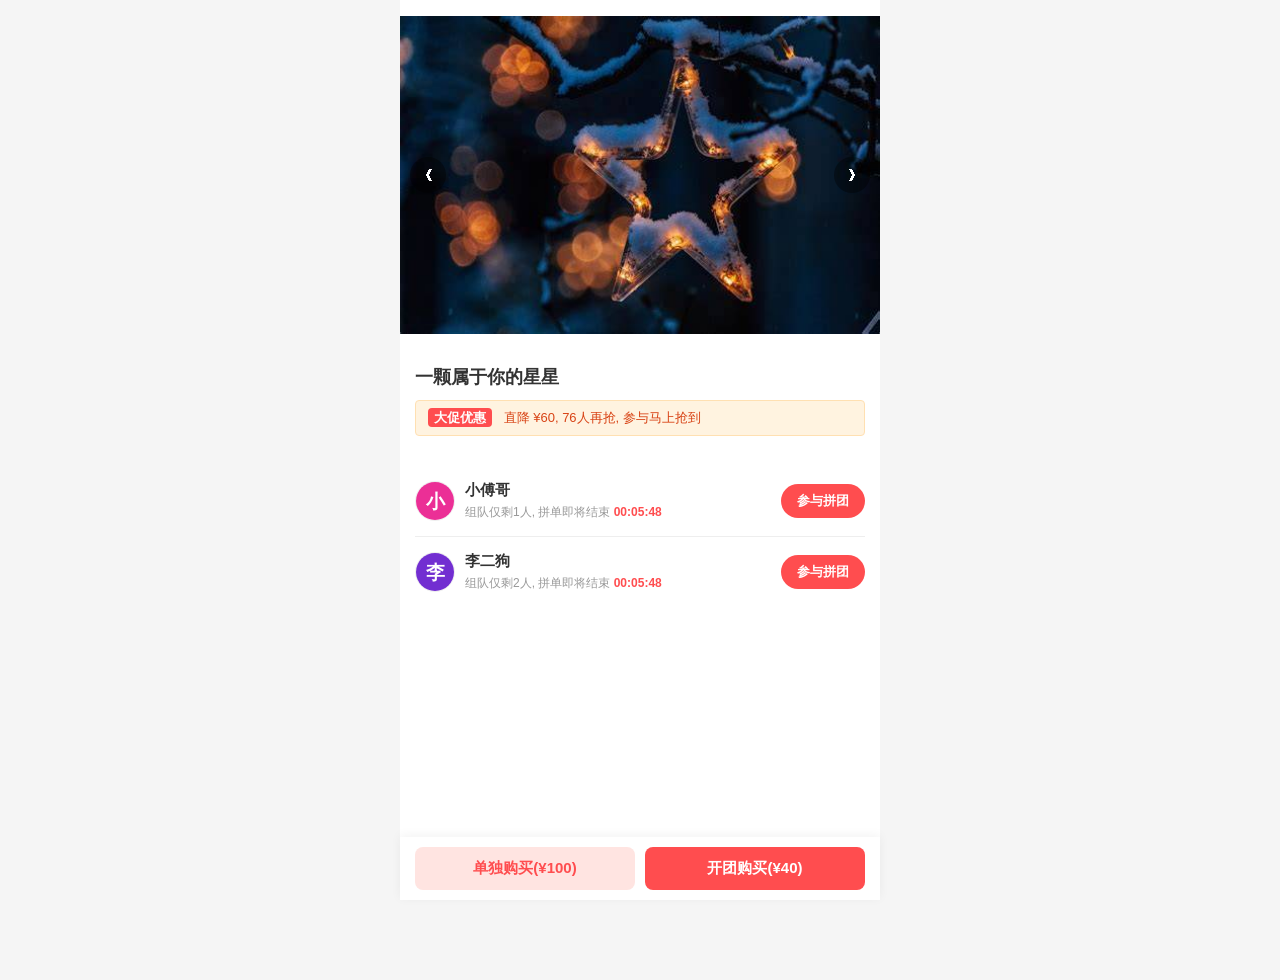
==== docs/dev-ops/nginx/html/index.html @ f13fef2a "支付回调结束" ====
<!DOCTYPE html>
<html lang="zh-CN">
<head>
    <meta charset="UTF-8">
    <meta name="viewport" content="width=device-width, initial-scale=1.0, maximum-scale=1.0, user-scalable=no">
    <title>手写MyBatis - 拼团</title>
    <link rel="stylesheet" href="CSS/index.css">
</head>
<body>

<div class="container">
    <div class="user-avatar-container" id="userAvatar">
        <img src="" id="topAvatarImg" alt="用户头像">
    </div>

    <div class="carousel" id="carousel">
        <div class="slides" id="slides">
            <img src="images/sku1.png" class="slide" alt="商品图1">
            <img src="images/sku2.png" class="slide" alt="商品图2">
            <img src="images/sku3.png" class="slide" alt="商品图3">
        </div>
        <button class="carousel-btn prev" id="btnPrev">&#10094;</button>
        <button class="carousel-btn next" id="btnNext">&#10095;</button>
    </div>

    <div class="product-info">
        <h2 class="product-title">一颗属于你的星星</h2>
        <div class="discount-banner">
            <span>大促优惠</span> 直降 ¥60, 76人再抢, 参与马上抢到
        </div>
    </div>

    <div class="group-buy-list">
        <div class="group-item">
            <div class="user-info">
                <img class="avatar dynamic-avatar" data-name="小傅哥" alt="小傅哥">
                <div class="user-details">
                    <h4>小傅哥</h4>
                    <p>组队仅剩1人, 拼单即将结束 <span class="time timer-display">00:05:49</span></p>
                </div>
            </div>
            <button class="join-btn buy-btn" data-amount="40">参与拼团</button>
        </div>

        <div class="group-item">
            <div class="user-info">
                <img class="avatar dynamic-avatar" data-name="李二狗" alt="李二狗">
                <div class="user-details">
                    <h4>李二狗</h4>
                    <p>组队仅剩2人, 拼单即将结束 <span class="time timer-display">00:05:49</span></p>
                </div>
            </div>
            <button class="join-btn buy-btn" data-amount="40">参与拼团</button>
        </div>
    </div>

    <div class="bottom-bar">
        <button class="btn-buy-alone buy-btn" data-amount="100">单独购买(¥100)</button>
        <button class="btn-buy-group buy-btn" data-amount="40">开团购买(¥40)</button>
    </div>
</div>

<div class="modal-overlay" id="paymentModal">
    <div class="modal-content payment-modal">
        <div class="payment-title">请扫码支付</div>
        <div class="payment-amount" id="payAmountText">支付金额：¥40</div>
        <div class="qrcode-box">
            <img src="[data-uri]" alt="QR Code">
        </div>
        <div class="payment-actions">
            <button class="btn-cancel" id="btnCancelPay">取消支付</button>
            <button class="btn-confirm" id="btnConfirmPay">支付完成</button>
        </div>
    </div>
</div>

<script src="js/index.js"></script>
</body>
</html>
---- docs/dev-ops/nginx/html/CSS/index.css ----
:root {
    --primary-color: #ff4d4f;
    --secondary-color: #fca130;
    --bg-color: #f5f5f5;
    --text-main: #333;
    --text-light: #999;
}

* {
    margin: 0;
    padding: 0;
    box-sizing: border-box;
    font-family: -apple-system, BlinkMacSystemFont, 'Segoe UI', Roboto, Helvetica, Arial, sans-serif;
}

body {
    background-color: var(--bg-color);
    color: var(--text-main);
    padding-bottom: 80px;
}

.container {
    max-width: 480px;
    margin: 0 auto;
    background: #fff;
    min-height: 100vh;
    position: relative;
}

/* 顶部用户头像 */
.user-avatar-container {
    position: absolute;
    top: 15px;
    right: 15px;
    z-index: 100;
    display: none;
}
.user-avatar-container img {
    width: 40px;
    height: 40px;
    border-radius: 50%;
    border: 2px solid #fff;
    box-shadow: 0 2px 6px rgba(0,0,0,0.2);
    object-fit: cover;
    background-color: #eee;
}

/* 轮播图模块 */
.carousel {
    position: relative;
    width: 100%;
    height: 350px;
    overflow: hidden;
    background: #f0f0f0;
}
.slides {
    width: 100%;
    height: 100%;
    display: flex;
}
.slide {
    min-width: 100%;
    height: 100%;
    object-fit: contain;
    background: #fff;
}
.carousel-btn {
    position: absolute;
    top: 50%;
    transform: translateY(-50%);
    background: rgba(0, 0, 0, 0.4);
    color: white;
    border: none;
    width: 36px;
    height: 36px;
    border-radius: 50%;
    font-size: 16px;
    display: flex;
    align-items: center;
    justify-content: center;
    cursor: pointer;
    z-index: 10;
}
.carousel-btn.prev { left: 10px; }
.carousel-btn.next { right: 10px; }

/* 商品信息 */
.product-info { padding: 15px; background: #fff; }
.product-title { font-size: 18px; font-weight: bold; line-height: 1.4; margin-bottom: 10px; }
.discount-banner {
    background: #fff3e0; color: #d84315; padding: 8px 12px;
    border-radius: 4px; font-size: 13px; display: inline-block;
    border: 1px solid #ffe0b2; margin-bottom: 15px; width: 100%;
}
.discount-banner span {
    background: var(--primary-color); color: white;
    padding: 2px 6px; border-radius: 4px; margin-right: 8px; font-weight: bold;
}

/* 拼团列表 */
.group-buy-list { padding: 0 15px; background: #fff; }
.group-item { display: flex; align-items: center; justify-content: space-between; padding: 15px 0; border-bottom: 1px solid #eee; }
.group-item:last-child { border-bottom: none; }
.user-info { display: flex; align-items: center; gap: 10px; }
.user-info .avatar { width: 40px; height: 40px; border-radius: 50%; object-fit: cover; border: 1px solid #eee; }
.user-details h4 { font-size: 15px; margin-bottom: 4px; }
.user-details p { font-size: 12px; color: var(--text-light); }
.user-details .time { color: var(--primary-color); font-weight: bold; }
.join-btn {
    background: var(--primary-color); color: white; border: none;
    padding: 8px 16px; border-radius: 20px; font-size: 13px;
    font-weight: bold; cursor: pointer;
}

/* 底部操作栏 */
.bottom-bar {
    position: fixed; bottom: 0; left: 0; right: 0; max-width: 480px;
    margin: 0 auto; background: #fff; display: flex; padding: 10px 15px;
    box-shadow: 0 -2px 10px rgba(0,0,0,0.05); gap: 10px; z-index: 50;
}
.btn-buy-alone, .btn-buy-group {
    flex: 1; padding: 12px 0; border: none; border-radius: 8px;
    font-size: 15px; font-weight: bold; cursor: pointer;
}
.btn-buy-alone { background: #ffe4e1; color: var(--primary-color); }
.btn-buy-group { background: var(--primary-color); color: white; }

/* 弹窗样式 */
.modal-overlay {
    position: fixed; top: 0; left: 0; right: 0; bottom: 0;
    background: rgba(0,0,0,0.5); display: none;
    justify-content: center; align-items: center; z-index: 1000;
}
.modal-content {
    background: #fff; border-radius: 12px; width: 85%; max-width: 320px;
    padding: 24px; box-shadow: 0 4px 20px rgba(0,0,0,0.15);
    animation: popIn 0.3s ease-out;
}
@keyframes popIn { from { transform: scale(0.9); opacity: 0; } to { transform: scale(1); opacity: 1; } }

.payment-modal { text-align: center; }
.payment-title { font-size: 18px; font-weight: bold; margin-bottom: 10px; }
.payment-amount { font-size: 16px; margin-bottom: 20px; }
.qrcode-box { width: 180px; height: 180px; margin: 0 auto 20px; border: 1px dashed #ccc; padding: 10px; border-radius: 8px; }
.qrcode-box img { width: 100%; height: 100%; }
.payment-actions { display: flex; gap: 15px; }
.btn-cancel { flex: 1; background: #f5f5f5; color: #666; border: none; padding: 10px; border-radius: 6px; cursor: pointer; }
.btn-confirm { flex: 1; background: #52c41a; color: white; border: none; padding: 10px; border-radius: 6px; cursor: pointer; }
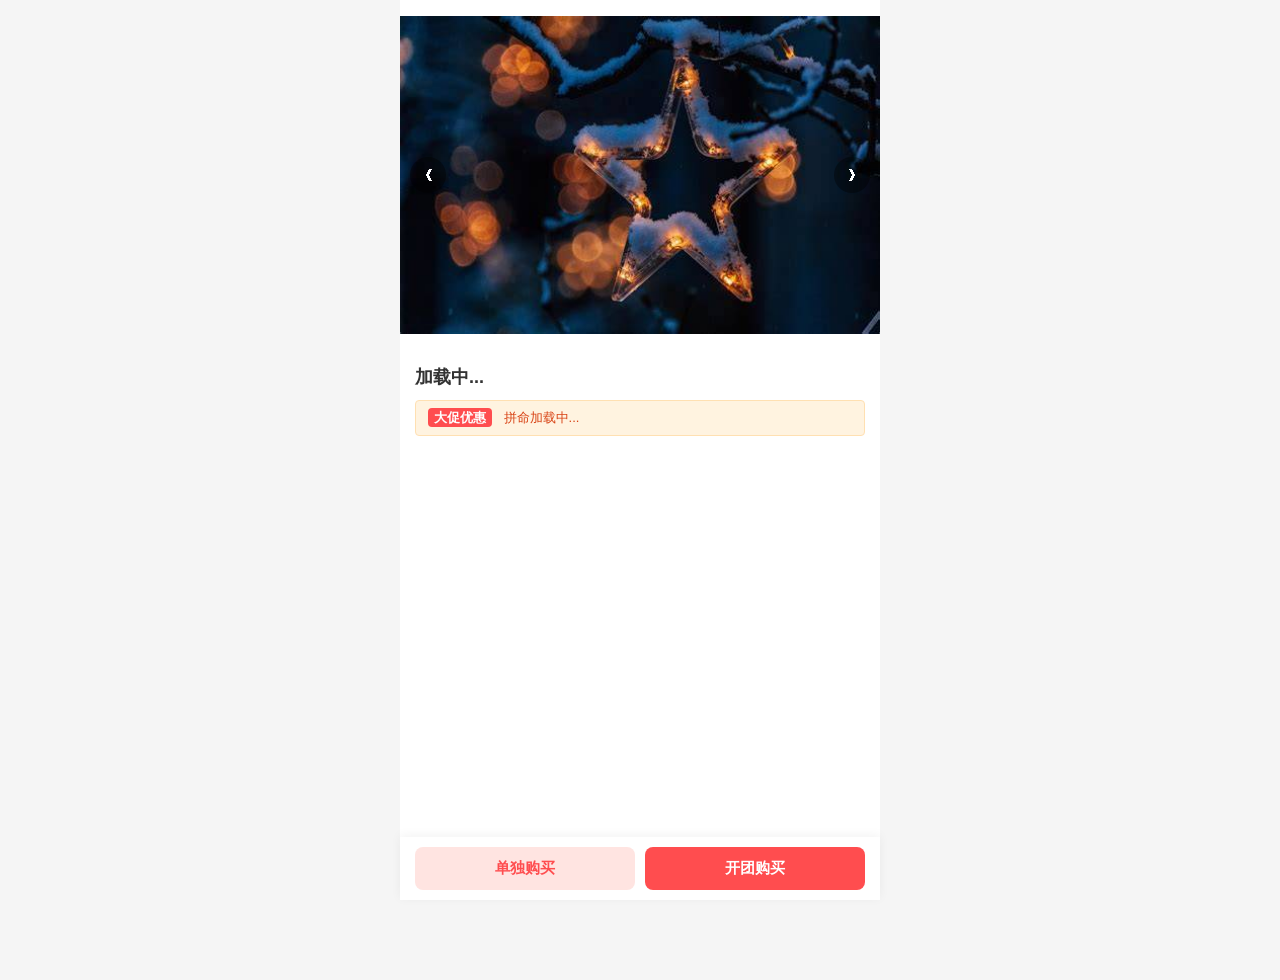
==== commit 0b4c65f8: "一阶段部署" ====
--- a/docs/dev-ops/nginx/html/index.html
+++ b/docs/dev-ops/nginx/html/index.html
@@ -24,39 +24,17 @@
     </div>
 
     <div class="product-info">
-        <h2 class="product-title">一颗属于你的星星</h2>
-        <div class="discount-banner">
-            <span>大促优惠</span> 直降 ¥60, 76人再抢, 参与马上抢到
+        <h2 class="product-title" id="productTitle">加载中...</h2>
+        <div class="discount-banner" id="discountBanner">
+            <span>大促优惠</span> 拼命加载中...
         </div>
     </div>
 
-    <div class="group-buy-list">
-        <div class="group-item">
-            <div class="user-info">
-                <img class="avatar dynamic-avatar" data-name="小傅哥" alt="小傅哥">
-                <div class="user-details">
-                    <h4>小傅哥</h4>
-                    <p>组队仅剩1人, 拼单即将结束 <span class="time timer-display">00:05:49</span></p>
-                </div>
-            </div>
-            <button class="join-btn buy-btn" data-amount="40">参与拼团</button>
-        </div>
-
-        <div class="group-item">
-            <div class="user-info">
-                <img class="avatar dynamic-avatar" data-name="李二狗" alt="李二狗">
-                <div class="user-details">
-                    <h4>李二狗</h4>
-                    <p>组队仅剩2人, 拼单即将结束 <span class="time timer-display">00:05:49</span></p>
-                </div>
-            </div>
-            <button class="join-btn buy-btn" data-amount="40">参与拼团</button>
-        </div>
-    </div>
+    <div class="group-buy-list" id="groupBuyList"></div>
 
     <div class="bottom-bar">
-        <button class="btn-buy-alone buy-btn" data-amount="100">单独购买(¥100)</button>
-        <button class="btn-buy-group buy-btn" data-amount="40">开团购买(¥40)</button>
+        <button class="btn-buy-alone buy-btn" id="btnBuyAlone" data-amount="100">单独购买</button>
+        <button class="btn-buy-group buy-btn" id="btnBuyGroup" data-amount="40">开团购买</button>
     </div>
 </div>
 
